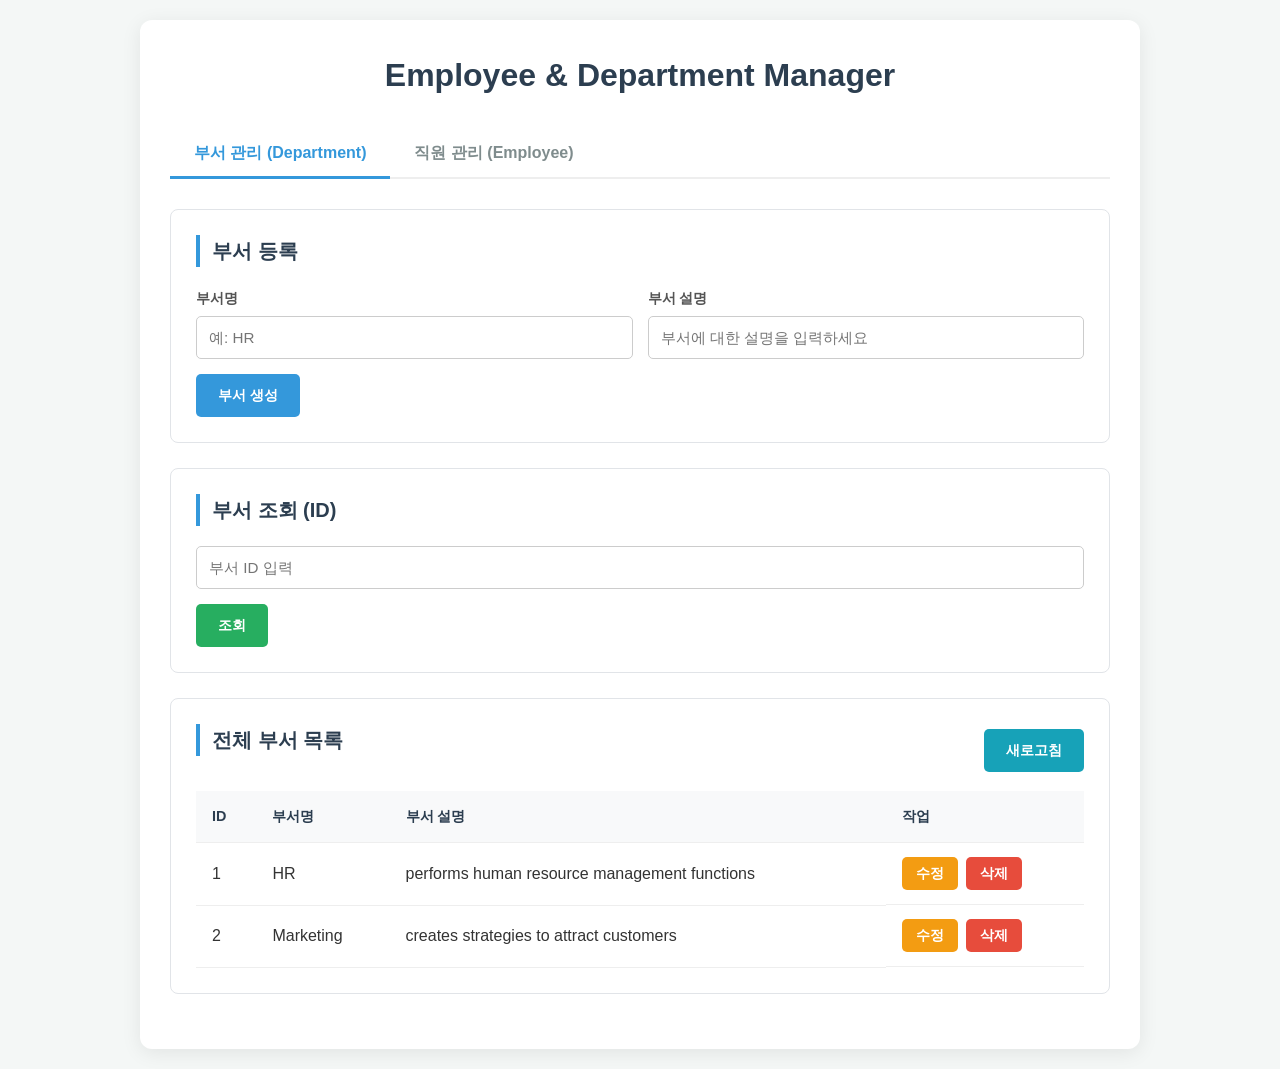
==== index(1).html @ 252b10c5 "employee html, css update" ====
<!DOCTYPE html>
<html lang="ko">
<head>
    <meta charset="UTF-8">
    <meta name="viewport" content="width=device-width, initial-scale=1.0">
    <title>Employee & Department Manager</title>
    <link rel="stylesheet" href="css/style (1).css">
</head>
<body>

    <!-- 메시지 표시 영역 -->
    <div id="message-area">
        <div id="alert-success" class="alert alert-success">성공 메시지</div>
        <div id="alert-error" class="alert alert-error">오류 메시지</div>
    </div>

    <div class="container">
        <header>
            <h1>Employee & Department Manager</h1>
        </header>

        <!-- 탭 메뉴 -->
        <nav class="tabs">
            <button class="tab-button active" onclick="showTab('dept-section')">부서 관리 (Department)</button>
            <button class="tab-button" onclick="showTab('emp-section')">직원 관리 (Employee)</button>
        </nav>

        <!-- 부서 관리 섹션 (P1-1 집중 구현 영역) -->
        <section id="dept-section" class="content-section active">
            
            <!-- 부서 생성/수정 폼 -->
            <div class="card">
                <h3 id="dept-form-title">부서 등록</h3>
                <form id="dept-form">
                    <input type="hidden" id="dept-id"> <!-- 수정 시 ID 보관용 -->
                    <div class="form-inline">
                        <div class="form-group">
                            <label for="dept-name">부서명</label>
                            <input type="text" id="dept-name" placeholder="예: HR" required>
                        </div>
                        <div class="form-group">
                            <label for="dept-desc">부서 설명</label>
                            <input type="text" id="dept-desc" placeholder="부서에 대한 설명을 입력하세요" required>
                        </div>
                    </div>
                    <button type="submit" id="dept-submit-btn" class="btn btn-primary">부서 생성</button>
                    <button type="button" id="dept-cancel-btn" class="btn btn-info" style="display:none;">취소</button>
                </form>
            </div>

            <!-- 부서 단건 조회 -->
            <div class="card">
                <h3>부서 조회 (ID)</h3>
                <div class="form-inline">
                    <input type="number" id="search-dept-id" placeholder="부서 ID 입력" min="1">
                    <button type="button" class="btn btn-success">조회</button>
                </div>
                <div id="dept-detail-result" style="margin-top: 15px; display: none;">
                    <!-- 조회 결과가 여기에 표시됨 -->
                </div>
            </div>

            <!-- 부서 목록 -->
            <div class="card">
                <div class="list-header">
                    <h3>전체 부서 목록</h3>
                    <button class="btn btn-info">새로고침</button>
                </div>
                <div class="loading" id="dept-loading">데이터를 불러오는 중...</div>
                <table>
                    <thead>
                        <tr>
                            <th>ID</th>
                            <th>부서명</th>
                            <th>부서 설명</th>
                            <th>작업</th>
                        </tr>
                    </thead>
                    <tbody id="dept-list">
                        <!-- API 데이터가 여기에 렌더링됨 -->
                        <tr>
                            <td>1</td>
                            <td>HR</td>
                            <td>performs human resource management functions</td>
                            <td class="actions">
                                <button class="btn btn-warning">수정</button>
                                <button class="btn btn-danger">삭제</button>
                            </td>
                        </tr>
                        <tr>
                            <td>2</td>
                            <td>Marketing</td>
                            <td>creates strategies to attract customers</td>
                            <td class="actions">
                                <button class="btn btn-warning">수정</button>
                                <button class="btn btn-danger">삭제</button>
                            </td>
                        </tr>
                    </tbody>
                </table>
            </div>
        </section>

        <!-- 직원 관리 섹션 (P1-2 구현 영역) -->
        <section id="emp-section" class="content-section">
            
            <!-- 직원 생성/수정 폼 -->
            <div class="card">
                <h3 id="emp-form-title">직원 등록</h3>
                <form id="emp-form">
                    <input type="hidden" id="emp-id"> <!-- 수정 시 ID 보관용 -->
                    <div class="form-inline">
                        <div class="form-group">
                            <label for="emp-firstname">이름 (First Name)</label>
                            <input type="text" id="emp-firstname" placeholder="예: John" required>
                        </div>
                        <div class="form-group">
                            <label for="emp-lastname">성 (Last Name)</label>
                            <input type="text" id="emp-lastname" placeholder="예: Doe" required>
                        </div>
                    </div>
                    <div class="form-inline">
                        <div class="form-group">
                            <label for="emp-email">이메일</label>
                            <input type="email" id="emp-email" placeholder="예: john.doe@example.com" required>
                        </div>
                        <div class="form-group">
                            <label for="emp-dept-id">부서 ID</label>
                            <input type="number" id="emp-dept-id" placeholder="예: 1" min="1" required>
                        </div>
                    </div>
                    <button type="submit" id="emp-submit-btn" class="btn btn-primary">직원 생성</button>
                    <button type="button" id="emp-cancel-btn" class="btn btn-info" style="display:none;">취소</button>
                </form>
            </div>

            <!-- 직원 단건 조회 -->
            <div class="card">
                <h3>직원 조회</h3>
                <div class="form-inline">
                    <input type="number" id="search-emp-id" placeholder="ID로 조회" min="1">
                    <button type="button" class="btn btn-success">ID로 조회</button>
                </div>
                <div class="form-inline" style="margin-top: 15px;">
                    <input type="email" id="search-emp-email" placeholder="이메일로 조회">
                    <button type="button" class="btn btn-success">이메일로 조회</button>
                </div>
                <div id="emp-detail-result" style="margin-top: 15px; display: none;">
                    <!-- 조회 결과가 여기에 표시됨 -->
                </div>
            </div>

            <!-- 직원 목록 -->
            <div class="card">
                <div class="list-header">
                    <h3>전체 직원 목록</h3>
                    <div>
                        <button class="btn btn-secondary" title="직원과 부서 정보를 함께 조회합니다.">직원+부서 조회</button>
                        <button class="btn btn-info">새로고침</button>
                    </div>
                </div>
                <div class="loading" id="emp-loading">데이터를 불러오는 중...</div>
                <table>
                    <thead>
                        <tr>
                            <th>ID</th>
                            <th>이름</th>
                            <th>성</th>
                            <th>이메일</th>
                            <th>부서 ID</th>
                            <th>작업</th>
                        </tr>
                    </thead>
                    <tbody id="emp-list">
                        <!-- API 데이터가 여기에 렌더링됨 -->
                        <tr>
                            <td colspan="6" style="text-align: center; color: #999;">직원 데이터를 불러오세요.</td>
                        </tr>
                    </tbody>
                </table>
            </div>
        </section>
    </div>

    <!-- 나중에 기능 구현을 위한 JS 파일 링크 (지금은 비워둠) -->
    <!-- <script src="app.js"></script> -->
    <script>
        // 탭 전환 로직 (HTML/CSS 구조 확인용 간단한 스크립트)
        function showTab(sectionId) {
            document.querySelectorAll('.content-section').forEach(section => section.classList.remove('active'));
            document.querySelectorAll('.tab-button').forEach(btn => btn.classList.remove('active'));
            document.getElementById(sectionId).classList.add('active');
            event.currentTarget.classList.add('active');
        }
    </script>
    <script src="department.js"></script>
</body>
</html>
---- css/style (1).css ----
/* 기본 스타일 초기화 */
* {
    box-sizing: border-box;
    margin: 0;
    padding: 0;
    font-family: 'Segoe UI', Tahoma, Geneva, Verdana, sans-serif;
}

body {
    background-color: #f4f7f6;
    color: #333;
    line-height: 1.6;
    padding: 20px;
}

.container {
    max-width: 1000px;
    margin: 0 auto;
    background: #fff;
    padding: 30px;
    border-radius: 12px;
    box-shadow: 0 4px 20px rgba(0, 0, 0, 0.08);
}

header {
    text-align: center;
    margin-bottom: 30px;
}

h1 {
    color: #2c3e50;
    font-size: 2rem;
    font-weight: 700;
}

/* 탭 내비게이션 스타일 */
.tabs {
    display: flex;
    border-bottom: 2px solid #eee;
    margin-bottom: 30px;
}

.tab-button {
    padding: 12px 24px;
    border: none;
    background: none;
    cursor: pointer;
    font-size: 1rem;
    font-weight: 600;
    color: #7f8c8d;
    transition: all 0.3s ease;
    border-bottom: 3px solid transparent;
    margin-bottom: -2px;
}

.tab-button.active {
    color: #3498db;
    border-bottom: 3px solid #3498db;
}

.tab-button:hover:not(.active) {
    color: #34495e;
    background-color: #f9f9f9;
}

/* 섹션 표시/숨김 */
.content-section {
    display: none;
    animation: fadeIn 0.5s;
}

.content-section.active {
    display: block;
}

@keyframes fadeIn {
    from { opacity: 0; transform: translateY(10px); }
    to { opacity: 1; transform: translateY(0); }
}

/* 공통 폼 스타일 */
.card {
    background: #fff;
    border: 1px solid #e1e4e8;
    border-radius: 8px;
    padding: 25px;
    margin-bottom: 25px;
}

.card h3 {
    margin-bottom: 20px;
    color: #2c3e50;
    font-size: 1.25rem;
    border-left: 4px solid #3498db;
    padding-left: 12px;
}

.form-group {
    margin-bottom: 15px;
    flex: 1;
}

.form-inline {
    display: flex;
    gap: 15px;
    align-items: baseline;
    flex-wrap: wrap;
}

label {
    display: block;
    margin-bottom: 6px;
    font-weight: 600;
    font-size: 0.9rem;
    color: #555;
}

input[type="text"],
input[type="number"],
input[type="email"],
textarea {
    width: 100%;
    padding: 12px;
    border: 1px solid #ccc;
    border-radius: 5px;
    font-size: 0.95rem;
    transition: border-color 0.3s, box-shadow 0.3s;
}

input[type="text"]:focus,
input[type="number"]:focus,
input[type="email"]:focus,
textarea:focus {
    border-color: #3498db;
    box-shadow: 0 0 0 3px rgba(52, 152, 219, 0.1);
    outline: none;
}

.form-inline .form-group {
    min-width: 200px;
}

/* 버튼 스타일 */


.btn {
    padding: 12px 22px;
    border: none;
    border-radius: 5px;
    cursor: pointer;
    font-weight: 600;
    transition: all 0.3s ease;
    font-size: 0.9rem;
    white-space: nowrap;
}

.btn:hover {
    transform: translateY(-2px);
    box-shadow: 0 4px 8px rgba(0,0,0,0.1);
}

.btn-primary { background-color: #3498db; color: white; }
.btn-primary:hover { background-color: #2980b9; }

.btn-success { background-color: #27ae60; color: white; }
.btn-success:hover { background-color: #219150; }

.btn-danger { background-color: #e74c3c; color: white; padding: 7px 14px; }
.btn-danger:hover { background-color: #c0392b; }

.btn-warning { background-color: #f39c12; color: white; padding: 7px 14px; }
.btn-warning:hover { background-color: #d35400; }

.btn-info { background-color: #17a2b8; color: white; }
.btn-info:hover { background-color: #138496; }

.btn-secondary { background-color: #6c757d; color: white; }
.btn-secondary:hover { background-color: #5a6268; }

/* 테이블 스타일 */
.list-header {
    display: flex;
    justify-content: space-between;
    align-items: center;
    margin-bottom: 10px;
}

table {
    width: 100%;
    border-collapse: collapse;
    margin-top: 15px;
}

th, td {
    text-align: left;
    padding: 14px 16px;
    border-bottom: 1px solid #eee;
    vertical-align: middle;
}

th {
    background-color: #f8f9fa;
    color: #2c3e50;
    font-weight: 600;
    font-size: 0.9rem;
}

tr:hover {
    background-color: #f9f9f9;
}

.actions {
    display: flex;
    gap: 8px;
}

/* 메시지 알림 스타일 */
#message-area {
    position: fixed;
    top: 20px;
    right: 20px;
    z-index: 1000;
    width: 300px;
}

.alert {
    padding: 15px 25px;
    border-radius: 5px;
    margin-bottom: 10px;
    color: white;
    box-shadow: 0 4px 12px rgba(0,0,0,0.15);
    display: none;
    opacity: 0;
    transform: translateX(100%);
    transition: all 0.5s cubic-bezier(0.68, -0.55, 0.27, 1.55);
}

.alert.show {
    display: block;
    opacity: 1;
    transform: translateX(0);
}

.alert-success { background-color: #2ecc71; }
.alert-error { background-color: #e74c3c; }

/* 로딩 스타일 */
.loading {
    display: none;
    text-align: center;
    color: #3498db;
    font-weight: bold;
    margin: 20px 0;
    font-size: 1rem;
}
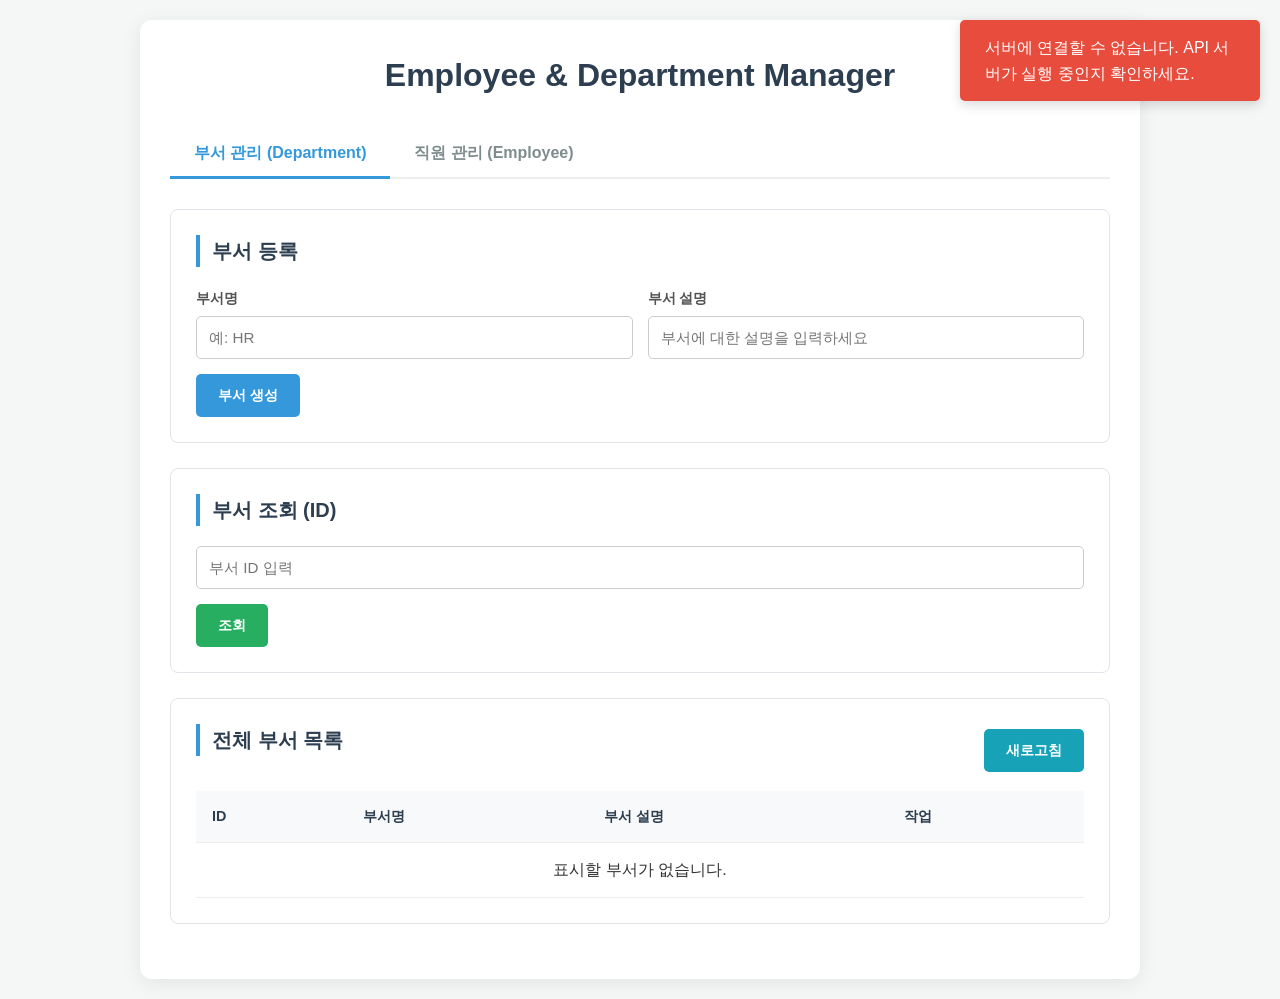
==== commit 6d680851: "add" ====
--- a/index(1).html
+++ b/index(1).html
@@ -193,6 +193,6 @@
             event.currentTarget.classList.add('active');
         }
     </script>
-    <script src="department.js"></script>
+    <script src="js/department.js"></script>
 </body>
 </html>
